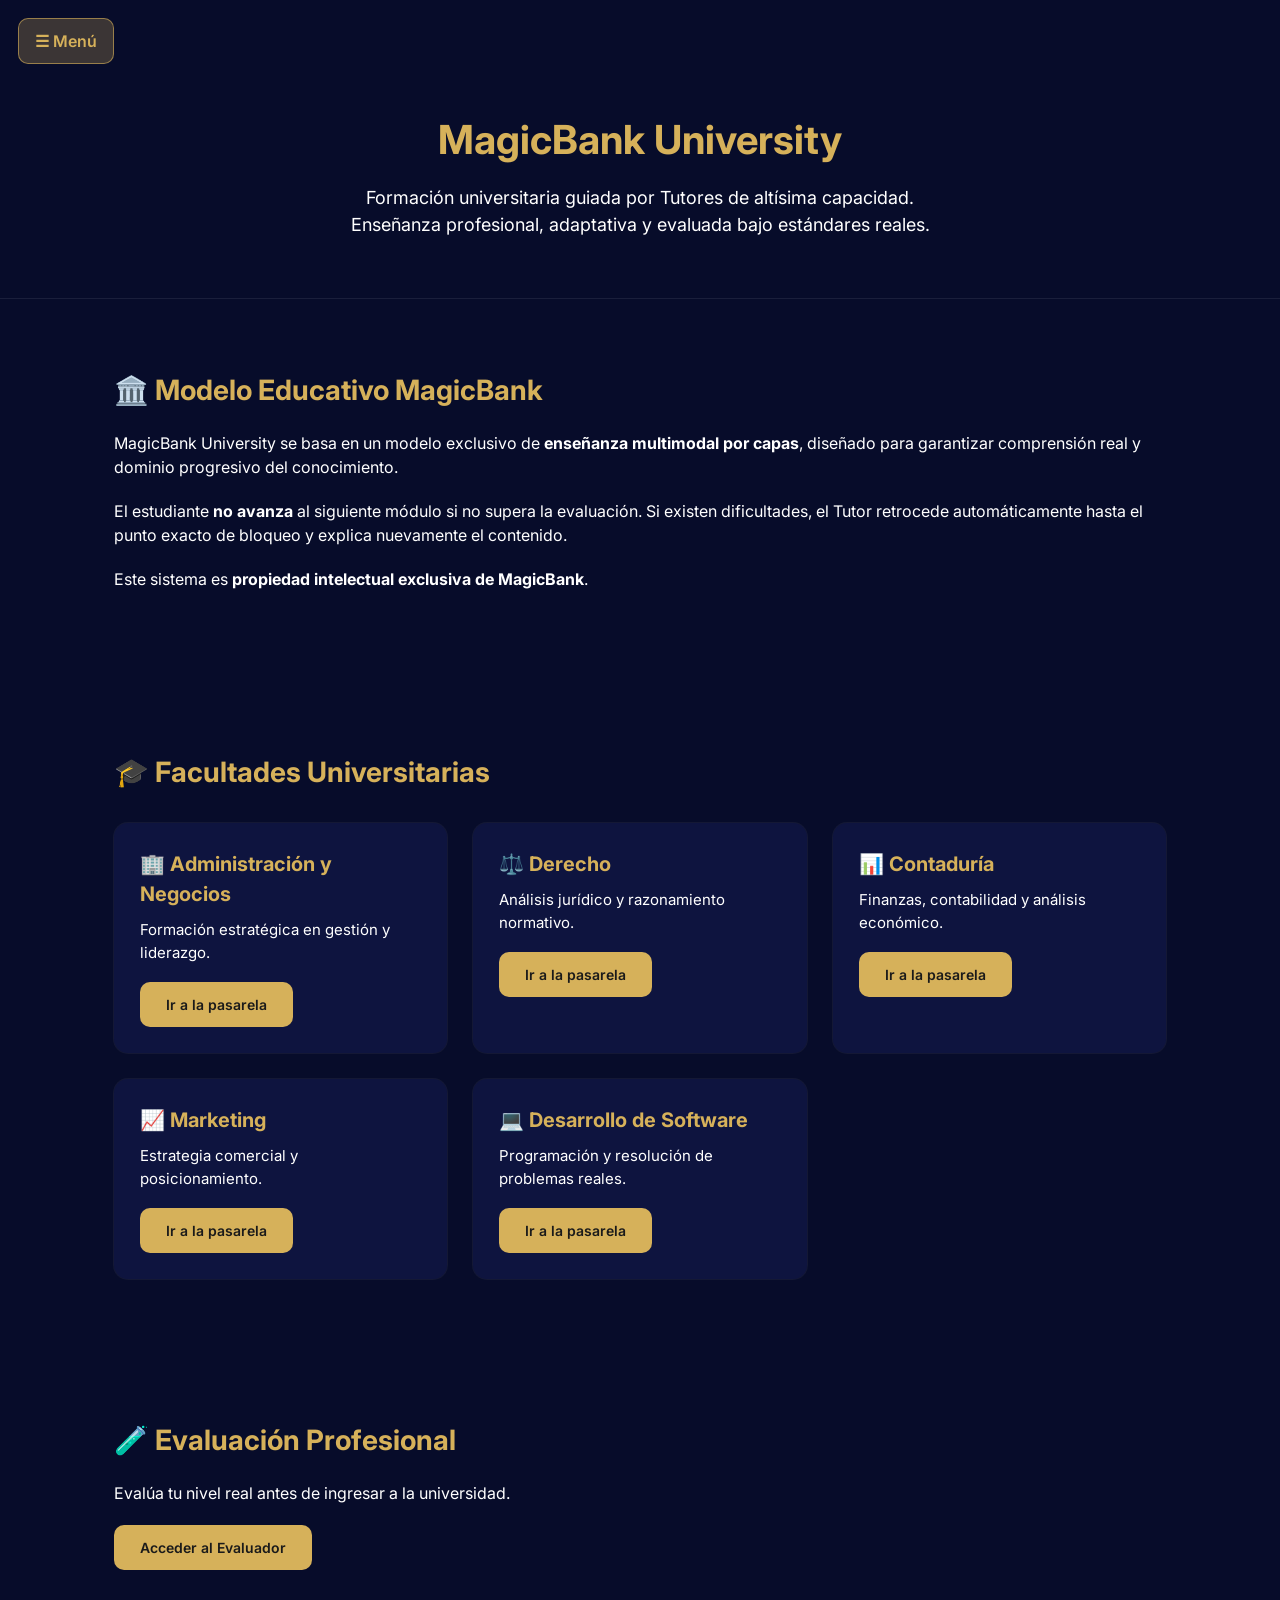
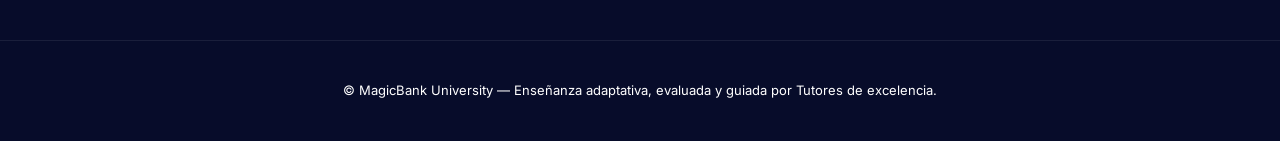
==== index.html @ 69a01e2f "Update index.html" ====
<!DOCTYPE html>
<html lang="es">
<head>
  <meta charset="UTF-8" />
  <title>MagicBank University</title>
  <meta name="viewport" content="width=device-width, initial-scale=1.0" />

  <link href="https://fonts.googleapis.com/css2?family=Inter:wght@400;500;600&display=swap" rel="stylesheet">

  <style>
    :root {
      --azul-profundo: #070C2A;
      --blanco: #FFFFFF;
      --gris: #CFCFD6;
      --dorado: #D6B15A;
      --card: #0E143F;
    }

    * {
      box-sizing: border-box;
      margin: 0;
      padding: 0;
    }

    body {
      font-family: 'Inter', sans-serif;
      background: var(--azul-profundo);
      color: var(--blanco);
      line-height: 1.5;
    }

    /* ===== MENÚ CORREGIDO (NO SE SUPERPONE) ===== */
    .menu-toggle {
      position: fixed;
      top: 18px;
      left: 18px;
      z-index: 10000;
      background: rgba(214,177,90,0.25);
      border: 1px solid rgba(214,177,90,0.6);
      color: var(--dorado);
      padding: 10px 16px;
      border-radius: 10px;
      cursor: pointer;
      font-weight: 600;
    }

    .menu {
      position: fixed;
      top: 0;
      left: -260px;
      width: 260px;
      height: 100vh;
      background: rgba(7,12,42,0.98);
      padding: 90px 22px 20px;
      transition: left 0.3s ease;
      z-index: 9999;
    }

    .menu.open {
      left: 0;
    }

    .menu a {
      display: block;
      color: var(--blanco);
      text-decoration: none;
      margin-bottom: 16px;
      font-size: 15px;
    }

    .menu a:hover {
      color: var(--dorado);
    }

    /* ===== CONTENIDO ===== */

    header {
      text-align: center;
      padding: 110px 24px 60px;
      border-bottom: 1px solid rgba(255,255,255,0.08);
    }

    header h1 {
      font-size: 40px;
      margin-bottom: 14px;
      color: var(--dorado);
    }

    header p {
      font-size: 18px;
      color: var(--blanco);
      max-width: 900px;
      margin: auto;
    }

    section {
      max-width: 1100px;
      margin: auto;
      padding: 70px 24px;
    }

    h2 {
      color: var(--dorado);
      font-size: 28px;
      margin-bottom: 20px;
    }

    p {
      font-size: 16px;
      color: var(--blanco);
      margin-bottom: 20px;
    }

    .cards {
      display: grid;
      grid-template-columns: repeat(auto-fit, minmax(280px, 1fr));
      gap: 26px;
      margin-top: 30px;
    }

    .card {
      background: var(--card);
      border-radius: 14px;
      padding: 26px;
      box-shadow: 0 0 0 1px rgba(255,255,255,0.05);
    }

    .card h3 {
      color: var(--dorado);
      margin-bottom: 10px;
      font-size: 20px;
    }

    .card p {
      font-size: 15px;
      color: var(--blanco);
      margin-bottom: 18px;
    }

    .btn {
      display: inline-block;
      background: var(--dorado);
      color: #1A1A1A;
      padding: 12px 26px;
      border-radius: 10px;
      font-weight: 600;
      text-decoration: none;
      font-size: 14px;
    }

    footer {
      border-top: 1px solid rgba(255,255,255,0.08);
      padding: 40px 20px;
      text-align: center;
      font-size: 13px;
      color: var(--blanco);
    }
  </style>
</head>

<body>

<div class="menu-toggle" onclick="toggleMenu()">☰ Menú</div>

<div class="menu" id="menu">
  <a href="https://magicbank.org">Inicio</a>
  <a href="https://academy.magicbank.org/">Academy (Pago)</a>
  <a href="https://magicbank.org/fabrica-de-tutores-pago.html">Fábrica de Tutores (Pago)</a>
</div>

<header>
  <h1>MagicBank University</h1>
  <p>
    Formación universitaria guiada por Tutores de altísima capacidad.<br>
    Enseñanza profesional, adaptativa y evaluada bajo estándares reales.
  </p>
</header>

<section>
  <h2>🏛️ Modelo Educativo MagicBank</h2>

  <p>
    MagicBank University se basa en un modelo exclusivo de
    <strong>enseñanza multimodal por capas</strong>, diseñado para garantizar
    comprensión real y dominio progresivo del conocimiento.
  </p>

  <p>
    El estudiante <strong>no avanza</strong> al siguiente módulo si no supera la evaluación.
    Si existen dificultades, el Tutor retrocede automáticamente hasta el punto
    exacto de bloqueo y explica nuevamente el contenido.
  </p>

  <p>
    Este sistema es <strong>propiedad intelectual exclusiva de MagicBank</strong>.
  </p>
</section>

<section>
  <h2>🎓 Facultades Universitarias</h2>

  <div class="cards">

    <div class="card">
      <h3>🏢 Administración y Negocios</h3>
      <p>Formación estratégica en gestión y liderazgo.</p>
      <a class="btn" href="https://magicbank2.mitiendanube.com/productos/facultad-de-administracion-y-negocios/" target="_blank">Ir a la pasarela</a>
    </div>

    <div class="card">
      <h3>⚖️ Derecho</h3>
      <p>Análisis jurídico y razonamiento normativo.</p>
      <a class="btn" href="https://magicbank2.mitiendanube.com/productos/curso-facultad-de-derecho/" target="_blank">Ir a la pasarela</a>
    </div>

    <div class="card">
      <h3>📊 Contaduría</h3>
      <p>Finanzas, contabilidad y análisis económico.</p>
      <a class="btn" href="https://magicbank2.mitiendanube.com/productos/facultad-de-contaduria/" target="_blank">Ir a la pasarela</a>
    </div>

    <div class="card">
      <h3>📈 Marketing</h3>
      <p>Estrategia comercial y posicionamiento.</p>
      <a class="btn" href="https://magicbank2.mitiendanube.com/productos/facultad-de-marketing/" target="_blank">Ir a la pasarela</a>
    </div>

    <div class="card">
      <h3>💻 Desarrollo de Software</h3>
      <p>Programación y resolución de problemas reales.</p>
      <a class="btn" href="https://magicbank2.mitiendanube.com/productos/facultad-de-desarrollo-de-software/" target="_blank">Ir a la pasarela</a>
    </div>

  </div>
</section>

<section>
  <h2>🧪 Evaluación Profesional</h2>

  <p>
    Evalúa tu nivel real antes de ingresar a la universidad.
  </p>

  <a class="btn" href="https://chatgpt.com/g/g-6946c65239d481918eefe1b9735441ca-evaluador-tutor-pro" target="_blank">
    Acceder al Evaluador
  </a>
</section>

<footer>
  © MagicBank University — Enseñanza adaptativa, evaluada y guiada por Tutores de excelencia.
</footer>

<script>
  function toggleMenu() {
    document.getElementById("menu").classList.toggle("open");
  }
</script>

</body>
</html>
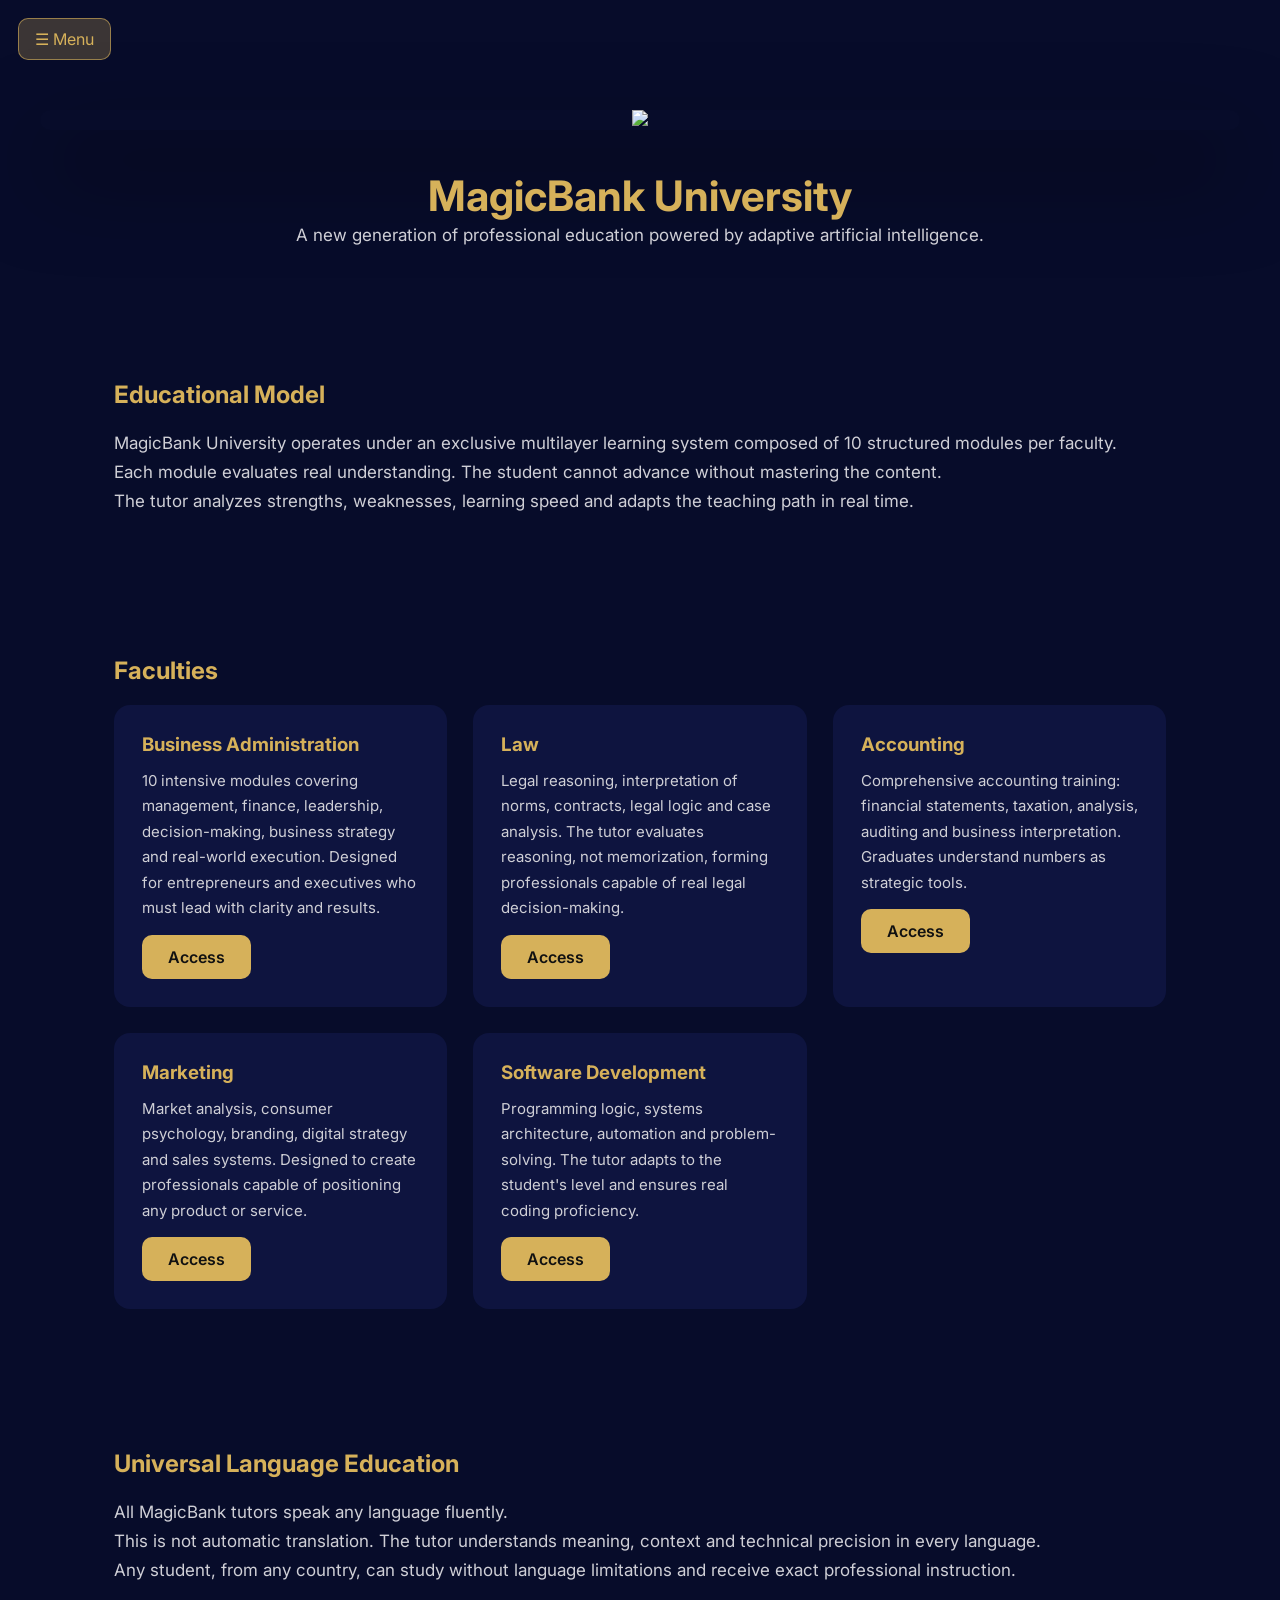
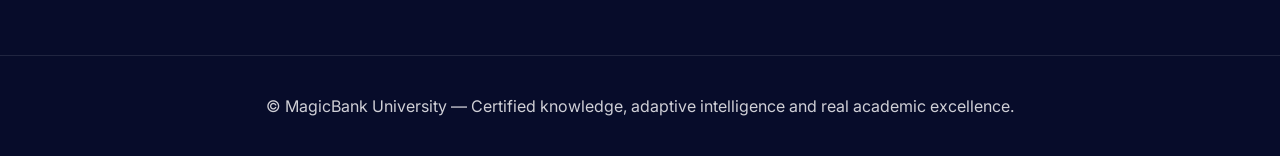
==== commit 4dde012f: "Create index.html" ====
--- a/index.html
+++ b/index.html
@@ -1,259 +1,238 @@
 <!DOCTYPE html>
-<html lang="es">
+<html lang="en">
 <head>
-  <meta charset="UTF-8" />
-  <title>MagicBank University</title>
-  <meta name="viewport" content="width=device-width, initial-scale=1.0" />
-
-  <link href="https://fonts.googleapis.com/css2?family=Inter:wght@400;500;600&display=swap" rel="stylesheet">
-
-  <style>
-    :root {
-      --azul-profundo: #070C2A;
-      --blanco: #FFFFFF;
-      --gris: #CFCFD6;
-      --dorado: #D6B15A;
-      --card: #0E143F;
-    }
-
-    * {
-      box-sizing: border-box;
-      margin: 0;
-      padding: 0;
-    }
-
-    body {
-      font-family: 'Inter', sans-serif;
-      background: var(--azul-profundo);
-      color: var(--blanco);
-      line-height: 1.5;
-    }
-
-    /* ===== MENÚ CORREGIDO (NO SE SUPERPONE) ===== */
-    .menu-toggle {
-      position: fixed;
-      top: 18px;
-      left: 18px;
-      z-index: 10000;
-      background: rgba(214,177,90,0.25);
-      border: 1px solid rgba(214,177,90,0.6);
-      color: var(--dorado);
-      padding: 10px 16px;
-      border-radius: 10px;
-      cursor: pointer;
-      font-weight: 600;
-    }
-
-    .menu {
-      position: fixed;
-      top: 0;
-      left: -260px;
-      width: 260px;
-      height: 100vh;
-      background: rgba(7,12,42,0.98);
-      padding: 90px 22px 20px;
-      transition: left 0.3s ease;
-      z-index: 9999;
-    }
-
-    .menu.open {
-      left: 0;
-    }
-
-    .menu a {
-      display: block;
-      color: var(--blanco);
-      text-decoration: none;
-      margin-bottom: 16px;
-      font-size: 15px;
-    }
-
-    .menu a:hover {
-      color: var(--dorado);
-    }
-
-    /* ===== CONTENIDO ===== */
-
-    header {
-      text-align: center;
-      padding: 110px 24px 60px;
-      border-bottom: 1px solid rgba(255,255,255,0.08);
-    }
-
-    header h1 {
-      font-size: 40px;
-      margin-bottom: 14px;
-      color: var(--dorado);
-    }
-
-    header p {
-      font-size: 18px;
-      color: var(--blanco);
-      max-width: 900px;
-      margin: auto;
-    }
-
-    section {
-      max-width: 1100px;
-      margin: auto;
-      padding: 70px 24px;
-    }
-
-    h2 {
-      color: var(--dorado);
-      font-size: 28px;
-      margin-bottom: 20px;
-    }
-
-    p {
-      font-size: 16px;
-      color: var(--blanco);
-      margin-bottom: 20px;
-    }
-
-    .cards {
-      display: grid;
-      grid-template-columns: repeat(auto-fit, minmax(280px, 1fr));
-      gap: 26px;
-      margin-top: 30px;
-    }
-
-    .card {
-      background: var(--card);
-      border-radius: 14px;
-      padding: 26px;
-      box-shadow: 0 0 0 1px rgba(255,255,255,0.05);
-    }
-
-    .card h3 {
-      color: var(--dorado);
-      margin-bottom: 10px;
-      font-size: 20px;
-    }
-
-    .card p {
-      font-size: 15px;
-      color: var(--blanco);
-      margin-bottom: 18px;
-    }
-
-    .btn {
-      display: inline-block;
-      background: var(--dorado);
-      color: #1A1A1A;
-      padding: 12px 26px;
-      border-radius: 10px;
-      font-weight: 600;
-      text-decoration: none;
-      font-size: 14px;
-    }
-
-    footer {
-      border-top: 1px solid rgba(255,255,255,0.08);
-      padding: 40px 20px;
-      text-align: center;
-      font-size: 13px;
-      color: var(--blanco);
-    }
-  </style>
+<meta charset="UTF-8" />
+<title>MagicBank University</title>
+<meta name="viewport" content="width=device-width, initial-scale=1.0" />
+
+<link href="https://fonts.googleapis.com/css2?family=Inter:wght@400;500;600&display=swap" rel="stylesheet">
+
+<style>
+:root{
+  --azul:#070C2A;
+  --dorado:#D6B15A;
+  --gris:#CFCFD6;
+  --card:#0E143F;
+}
+*{box-sizing:border-box;margin:0;padding:0}
+body{font-family:Inter,sans-serif;background:var(--azul);color:white}
+
+.menu-toggle{
+  position:fixed;top:18px;left:18px;
+  background:rgba(214,177,90,.25);
+  border:1px solid rgba(214,177,90,.6);
+  color:var(--dorado);
+  padding:10px 16px;border-radius:10px;
+  cursor:pointer;z-index:9999;
+}
+.menu{
+  position:fixed;top:0;left:-260px;width:260px;height:100vh;
+  background:rgba(7,12,42,.97);
+  padding:90px 22px;transition:.3s;z-index:9998;
+}
+.menu.open{left:0}
+.menu a{display:block;color:#ccc;margin-bottom:14px;text-decoration:none}
+.menu a:hover{color:var(--dorado)}
+
+header{text-align:center;padding:110px 24px 60px}
+.hero{max-width:1200px;margin:auto;border-radius:18px;overflow:hidden;box-shadow:0 40px 90px rgba(0,0,0,.7)}
+.hero img{width:100%}
+
+h1{color:var(--dorado);margin-top:40px;font-size:42px}
+p{color:var(--gris);font-size:17px;line-height:1.7}
+
+section{max-width:1100px;margin:auto;padding:70px 24px}
+h2{color:var(--dorado);margin-bottom:20px}
+
+.cards{
+  display:grid;
+  grid-template-columns:repeat(auto-fit,minmax(280px,1fr));
+  gap:26px;
+}
+
+.card{
+  background:var(--card);
+  border-radius:16px;
+  padding:28px;
+}
+
+.card h3{color:var(--dorado);margin-bottom:12px}
+.card p{font-size:15px;color:var(--gris)}
+
+.btn{
+  display:inline-block;
+  margin-top:14px;
+  background:var(--dorado);
+  color:#111;
+  padding:12px 26px;
+  border-radius:10px;
+  font-weight:600;
+  text-decoration:none;
+}
+
+footer{
+  border-top:1px solid rgba(255,255,255,.1);
+  text-align:center;
+  padding:40px;
+  color:var(--gris);
+}
+</style>
 </head>
 
-<body>
-
-<div class="menu-toggle" onclick="toggleMenu()">☰ Menú</div>
+<body onclick="closeMenu(event)">
+
+<div class="menu-toggle" onclick="toggleMenu()">☰ Menu</div>
 
 <div class="menu" id="menu">
-  <a href="https://magicbank.org">Inicio</a>
-  <a href="https://academy.magicbank.org/">Academy (Pago)</a>
-  <a href="https://magicbank.org/fabrica-de-tutores-pago.html">Fábrica de Tutores (Pago)</a>
+  <a href="https://magicbank.org">Home</a>
+  <a href="https://academy.magicbank.org/">Academy</a>
+  <a href="https://magicbank.org/fabrica-de-tutores-pago.html">Tutor Factory</a>
+  <hr style="margin:20px 0;border-color:#444">
+  <a href="#" onclick="setLang('en')">🇬🇧 English</a>
+  <a href="#" onclick="setLang('es')">🇪🇸 Español</a>
 </div>
 
 <header>
-  <h1>MagicBank University</h1>
-  <p>
-    Formación universitaria guiada por Tutores de altísima capacidad.<br>
-    Enseñanza profesional, adaptativa y evaluada bajo estándares reales.
-  </p>
+<div class="hero">
+  <img src="https://magicbank.org/assets/img/hero/picture-magicbank.png">
+</div>
+
+<h1 data-i18n="title">MagicBank University</h1>
+<p data-i18n="intro">
+A new generation of professional education powered by adaptive artificial intelligence.
+</p>
 </header>
 
 <section>
-  <h2>🏛️ Modelo Educativo MagicBank</h2>
-
-  <p>
-    MagicBank University se basa en un modelo exclusivo de
-    <strong>enseñanza multimodal por capas</strong>, diseñado para garantizar
-    comprensión real y dominio progresivo del conocimiento.
-  </p>
-
-  <p>
-    El estudiante <strong>no avanza</strong> al siguiente módulo si no supera la evaluación.
-    Si existen dificultades, el Tutor retrocede automáticamente hasta el punto
-    exacto de bloqueo y explica nuevamente el contenido.
-  </p>
-
-  <p>
-    Este sistema es <strong>propiedad intelectual exclusiva de MagicBank</strong>.
-  </p>
+<h2 data-i18n="model_title">Educational Model</h2>
+<p data-i18n="model_1">
+MagicBank University operates under an exclusive multilayer learning system composed of 10 structured modules per faculty.
+</p>
+<p data-i18n="model_2">
+Each module evaluates real understanding. The student cannot advance without mastering the content.
+</p>
+<p data-i18n="model_3">
+The tutor analyzes strengths, weaknesses, learning speed and adapts the teaching path in real time.
+</p>
 </section>
 
 <section>
-  <h2>🎓 Facultades Universitarias</h2>
-
-  <div class="cards">
-
-    <div class="card">
-      <h3>🏢 Administración y Negocios</h3>
-      <p>Formación estratégica en gestión y liderazgo.</p>
-      <a class="btn" href="https://magicbank2.mitiendanube.com/productos/facultad-de-administracion-y-negocios/" target="_blank">Ir a la pasarela</a>
-    </div>
-
-    <div class="card">
-      <h3>⚖️ Derecho</h3>
-      <p>Análisis jurídico y razonamiento normativo.</p>
-      <a class="btn" href="https://magicbank2.mitiendanube.com/productos/curso-facultad-de-derecho/" target="_blank">Ir a la pasarela</a>
-    </div>
-
-    <div class="card">
-      <h3>📊 Contaduría</h3>
-      <p>Finanzas, contabilidad y análisis económico.</p>
-      <a class="btn" href="https://magicbank2.mitiendanube.com/productos/facultad-de-contaduria/" target="_blank">Ir a la pasarela</a>
-    </div>
-
-    <div class="card">
-      <h3>📈 Marketing</h3>
-      <p>Estrategia comercial y posicionamiento.</p>
-      <a class="btn" href="https://magicbank2.mitiendanube.com/productos/facultad-de-marketing/" target="_blank">Ir a la pasarela</a>
-    </div>
-
-    <div class="card">
-      <h3>💻 Desarrollo de Software</h3>
-      <p>Programación y resolución de problemas reales.</p>
-      <a class="btn" href="https://magicbank2.mitiendanube.com/productos/facultad-de-desarrollo-de-software/" target="_blank">Ir a la pasarela</a>
-    </div>
-
-  </div>
+<h2 data-i18n="faculties">Faculties</h2>
+
+<div class="cards">
+
+<div class="card">
+<h3>Business Administration</h3>
+<p data-i18n="biz">
+10 intensive modules covering management, finance, leadership, decision-making, business strategy and real-world execution. Designed for entrepreneurs and executives who must lead with clarity and results.
+</p>
+<a class="btn" href="https://magicbank2.mitiendanube.com/productos/facultad-de-administracion-y-negocios/">Access</a>
+</div>
+
+<div class="card">
+<h3>Law</h3>
+<p data-i18n="law">
+Legal reasoning, interpretation of norms, contracts, legal logic and case analysis. The tutor evaluates reasoning, not memorization, forming professionals capable of real legal decision-making.
+</p>
+<a class="btn" href="https://magicbank2.mitiendanube.com/productos/curso-facultad-de-derecho/">Access</a>
+</div>
+
+<div class="card">
+<h3>Accounting</h3>
+<p data-i18n="acc">
+Comprehensive accounting training: financial statements, taxation, analysis, auditing and business interpretation. Graduates understand numbers as strategic tools.
+</p>
+<a class="btn" href="https://magicbank2.mitiendanube.com/productos/facultad-de-contaduria/">Access</a>
+</div>
+
+<div class="card">
+<h3>Marketing</h3>
+<p data-i18n="mkt">
+Market analysis, consumer psychology, branding, digital strategy and sales systems. Designed to create professionals capable of positioning any product or service.
+</p>
+<a class="btn" href="https://magicbank2.mitiendanube.com/productos/facultad-de-marketing/">Access</a>
+</div>
+
+<div class="card">
+<h3>Software Development</h3>
+<p data-i18n="dev">
+Programming logic, systems architecture, automation and problem-solving. The tutor adapts to the student's level and ensures real coding proficiency.
+</p>
+<a class="btn" href="https://magicbank2.mitiendanube.com/productos/facultad-de-desarrollo-de-software/">Access</a>
+</div>
+
+</div>
 </section>
 
 <section>
-  <h2>🧪 Evaluación Profesional</h2>
-
-  <p>
-    Evalúa tu nivel real antes de ingresar a la universidad.
-  </p>
-
-  <a class="btn" href="https://chatgpt.com/g/g-6946c65239d481918eefe1b9735441ca-evaluador-tutor-pro" target="_blank">
-    Acceder al Evaluador
-  </a>
+<h2 data-i18n="lang_title">Universal Language Education</h2>
+<p data-i18n="lang_1">
+All MagicBank tutors speak any language fluently.
+</p>
+<p data-i18n="lang_2">
+This is not automatic translation. The tutor understands meaning, context and technical precision in every language.
+</p>
+<p data-i18n="lang_3">
+Any student, from any country, can study without language limitations and receive exact professional instruction.
+</p>
 </section>
 
 <footer>
-  © MagicBank University — Enseñanza adaptativa, evaluada y guiada por Tutores de excelencia.
+© MagicBank University — Certified knowledge, adaptive intelligence and real academic excellence.
 </footer>
 
 <script>
-  function toggleMenu() {
-    document.getElementById("menu").classList.toggle("open");
-  }
+const texts = {
+en:{
+title:"MagicBank University",
+intro:"A new generation of professional education powered by adaptive artificial intelligence.",
+model_title:"Educational Model",
+model_1:"MagicBank University operates under an exclusive multilayer learning system composed of 10 structured modules per faculty.",
+model_2:"Each module evaluates real understanding. The student cannot advance without mastering the content.",
+model_3:"The tutor analyzes strengths, weaknesses, learning speed and adapts the teaching path in real time.",
+faculties:"Faculties",
+biz:"10 intensive modules covering management, finance, leadership, decision-making, business strategy and real-world execution.",
+law:"Legal reasoning, interpretation of norms, contracts and case analysis.",
+acc:"Comprehensive accounting training including finance, auditing and strategic analysis.",
+mkt:"Market analysis, branding, digital strategy and sales systems.",
+dev:"Programming logic, system architecture and professional problem solving.",
+lang_title:"Universal Language Education",
+lang_1:"All MagicBank tutors speak any language fluently.",
+lang_2:"This is not automatic translation. Teaching is precise and conceptual.",
+lang_3:"Anyone can study from anywhere without language barriers."
+},
+es:{
+title:"MagicBank University",
+intro:"Una nueva generación de educación profesional impulsada por inteligencia artificial.",
+model_title:"Modelo Educativo",
+model_1:"MagicBank University funciona con un sistema exclusivo de aprendizaje por capas compuesto por 10 módulos por facultad.",
+model_2:"Cada módulo evalúa el dominio real del conocimiento. Nadie avanza sin comprender.",
+model_3:"El tutor analiza fortalezas, debilidades y adapta el aprendizaje en tiempo real.",
+faculties:"Facultades",
+biz:"10 módulos intensivos sobre gestión, finanzas, liderazgo y ejecución empresarial.",
+law:"Razonamiento jurídico, análisis normativo y toma de decisiones legales.",
+acc:"Formación completa en contabilidad, finanzas y análisis económico.",
+mkt:"Estrategia comercial, marketing digital y posicionamiento profesional.",
+dev:"Programación, arquitectura de sistemas y resolución de problemas reales.",
+lang_title:"Educación Multilingüe",
+lang_1:"Todos los tutores de MagicBank dominan cualquier idioma.",
+lang_2:"No es traducción automática: es comprensión real y técnica.",
+lang_3:"Cualquier persona del mundo puede estudiar sin barreras idiomáticas."
+}
+};
+
+function setLang(lang){
+document.querySelectorAll("[data-i18n]").forEach(e=>{
+e.innerText=texts[lang][e.dataset.i18n];
+});
+document.getElementById("menu").classList.remove("open");
+}
+
+function toggleMenu(){document.getElementById("menu").classList.toggle("open")}
+function closeMenu(e){
+if(!e.target.closest(".menu") && !e.target.closest(".menu-toggle")){
+document.getElementById("menu").classList.remove("open");
+}}
 </script>
 
 </body>
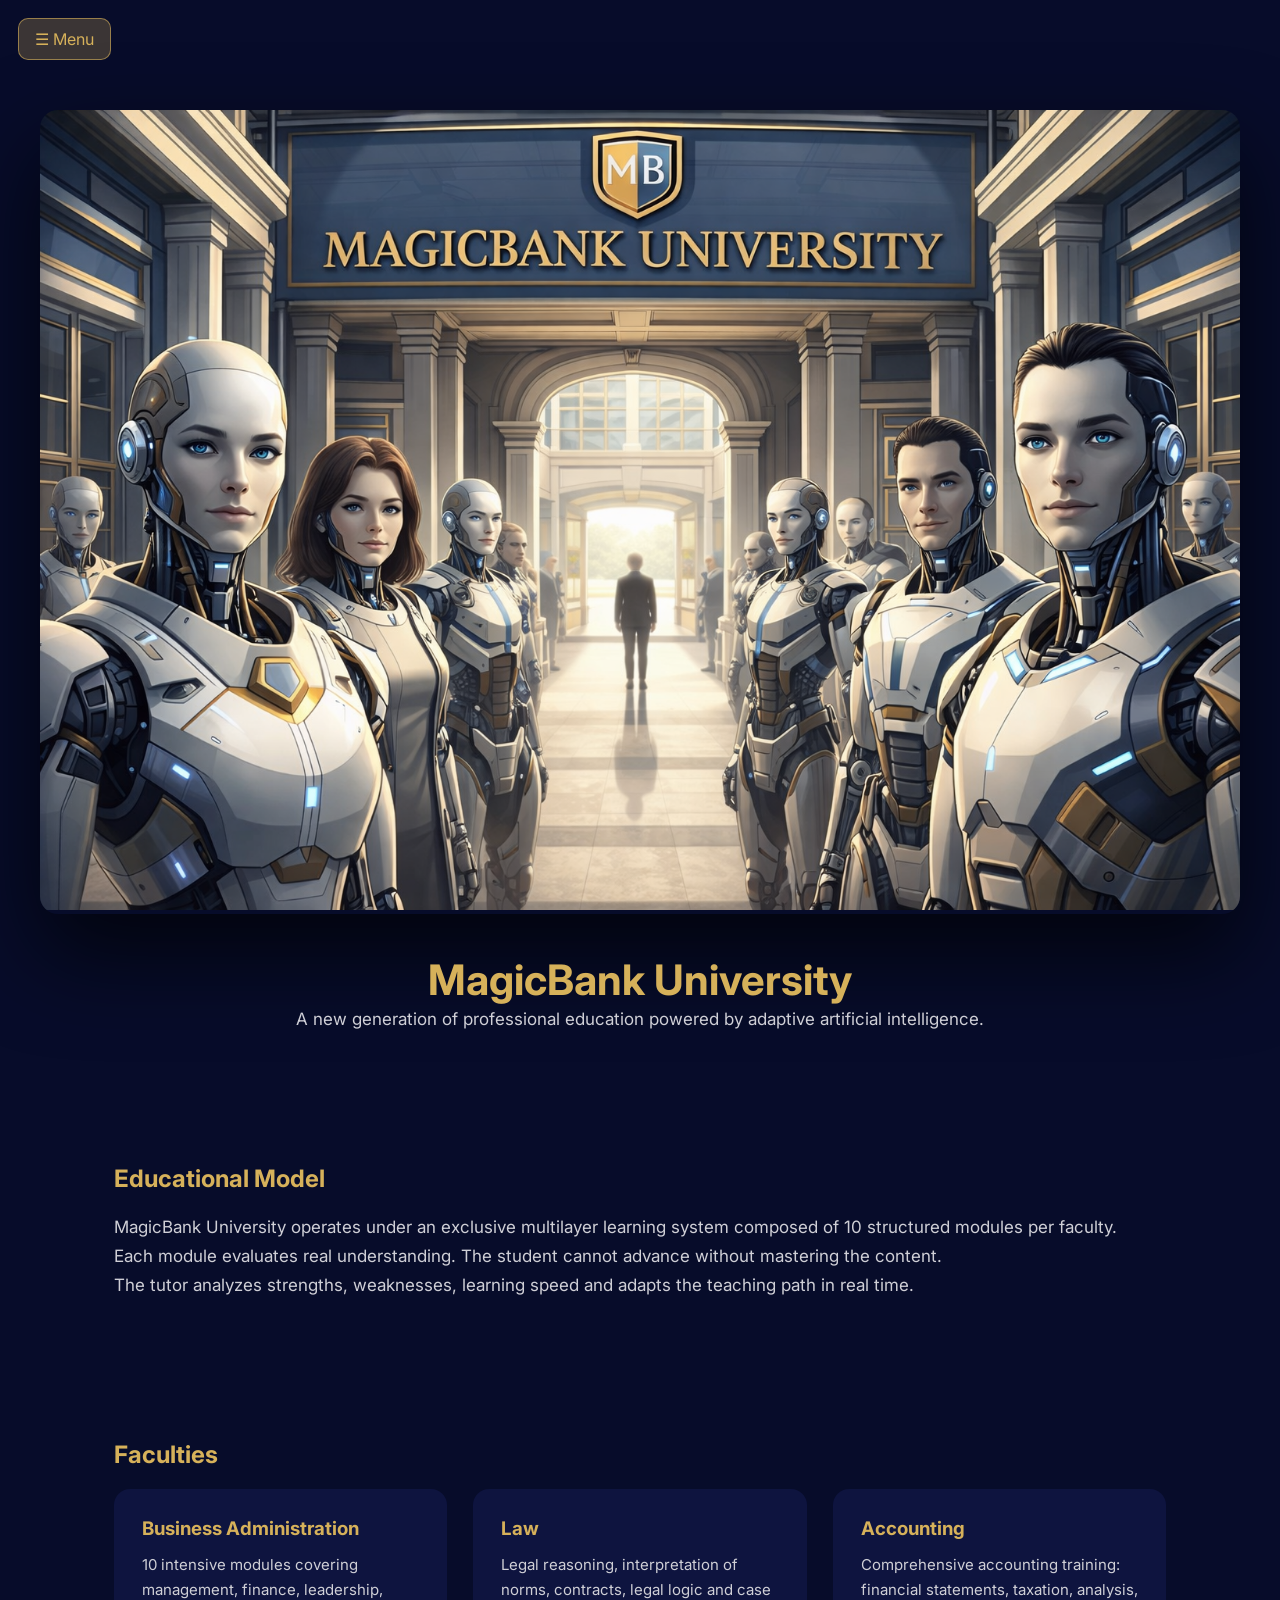
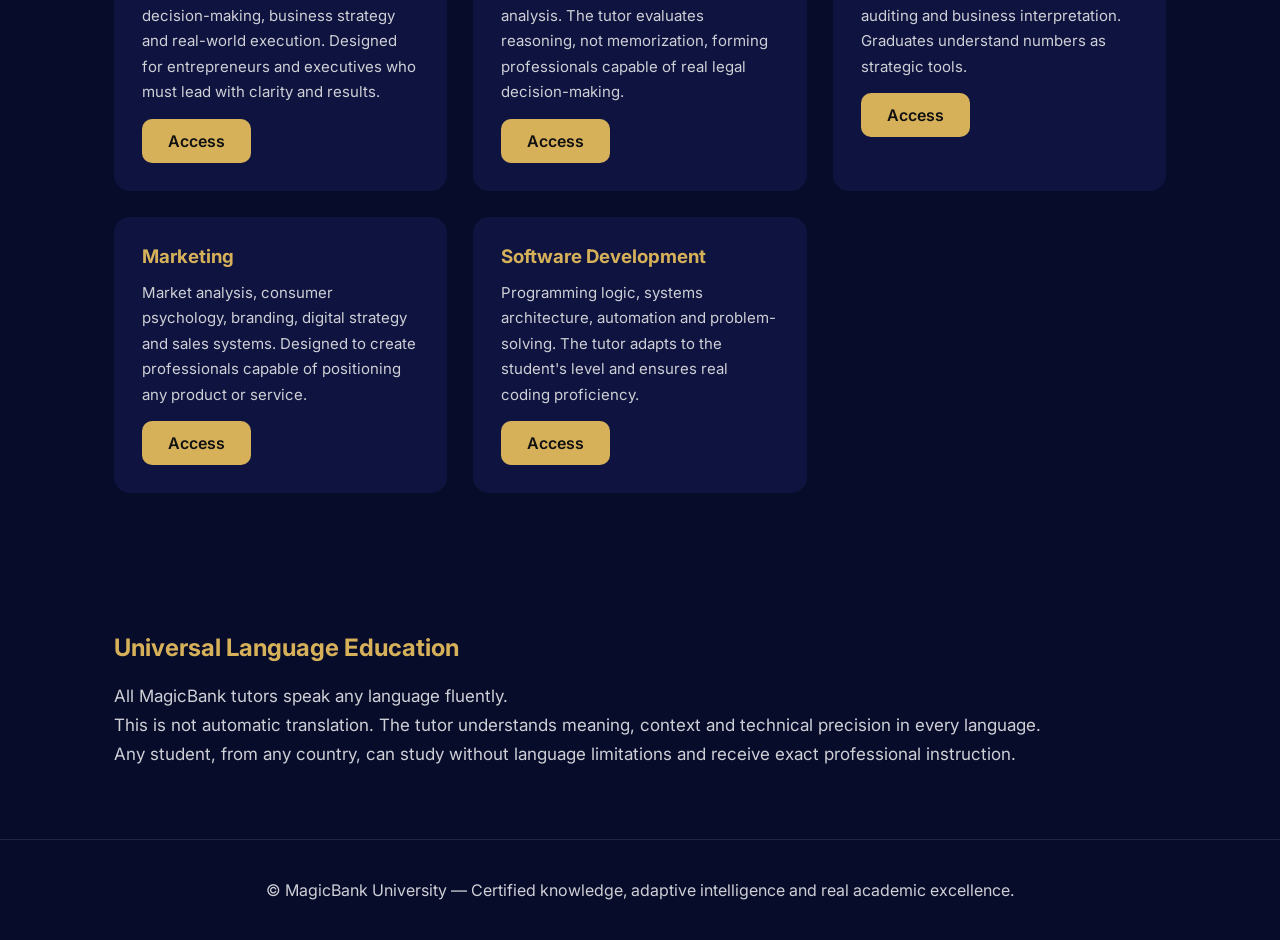
==== commit 9577db7d: "Update index.html" ====
--- a/index.html
+++ b/index.html
@@ -94,7 +94,7 @@
 
 <header>
 <div class="hero">
-  <img src="https://magicbank.org/assets/img/hero/picture-magicbank.png">
+  <img src="https://gustpuert.github.io/university.magicbank.org/picture-university.png">
 </div>
 
 <h1 data-i18n="title">MagicBank University</h1>
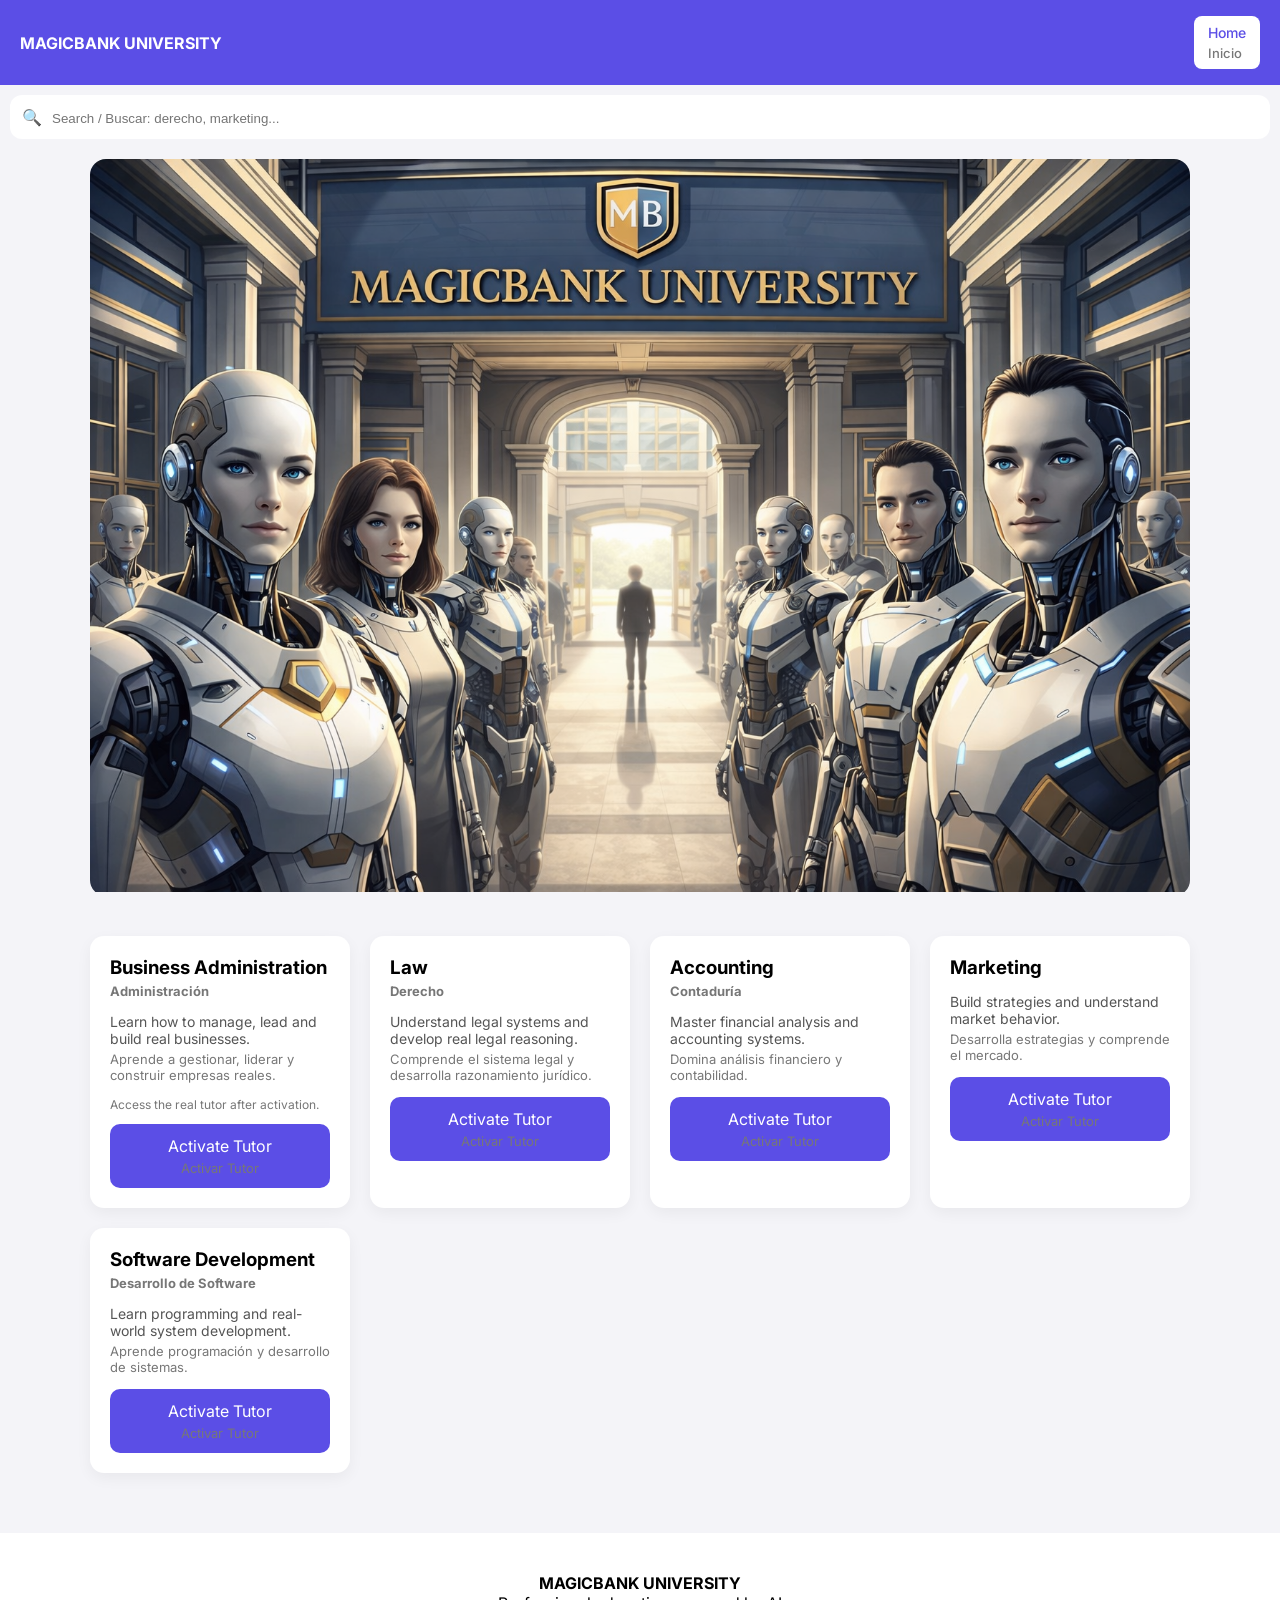
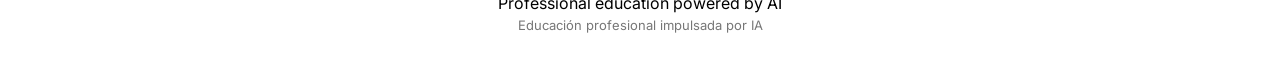
==== commit 33ffe46e: "Create index.html" ====
--- a/index.html
+++ b/index.html
@@ -1,238 +1,295 @@
 <!DOCTYPE html>
 <html lang="en">
 <head>
-<meta charset="UTF-8" />
+<meta charset="UTF-8">
 <title>MagicBank University</title>
-<meta name="viewport" content="width=device-width, initial-scale=1.0" />
+<meta name="viewport" content="width=device-width, initial-scale=1.0">
 
 <link href="https://fonts.googleapis.com/css2?family=Inter:wght@400;500;600&display=swap" rel="stylesheet">
 
 <style>
-:root{
-  --azul:#070C2A;
-  --dorado:#D6B15A;
-  --gris:#CFCFD6;
-  --card:#0E143F;
-}
-*{box-sizing:border-box;margin:0;padding:0}
-body{font-family:Inter,sans-serif;background:var(--azul);color:white}
-
-.menu-toggle{
-  position:fixed;top:18px;left:18px;
-  background:rgba(214,177,90,.25);
-  border:1px solid rgba(214,177,90,.6);
-  color:var(--dorado);
-  padding:10px 16px;border-radius:10px;
-  cursor:pointer;z-index:9999;
-}
-.menu{
-  position:fixed;top:0;left:-260px;width:260px;height:100vh;
-  background:rgba(7,12,42,.97);
-  padding:90px 22px;transition:.3s;z-index:9998;
-}
-.menu.open{left:0}
-.menu a{display:block;color:#ccc;margin-bottom:14px;text-decoration:none}
-.menu a:hover{color:var(--dorado)}
-
-header{text-align:center;padding:110px 24px 60px}
-.hero{max-width:1200px;margin:auto;border-radius:18px;overflow:hidden;box-shadow:0 40px 90px rgba(0,0,0,.7)}
+body{font-family:Inter,sans-serif;background:#f4f4f8;margin:0}
+
+/* TOP */
+.top{
+display:flex;
+justify-content:space-between;
+align-items:center;
+padding:16px 20px;
+background:#5b4ee6;
+color:white;
+}
+
+.home-btn{
+background:white;
+color:#5b4ee6;
+padding:8px 14px;
+border-radius:8px;
+text-decoration:none;
+font-size:14px;
+font-weight:500;
+}
+
+/* SEARCH */
+.search{
+background:#fff;
+margin:10px;
+padding:12px;
+border-radius:12px;
+display:flex;
+gap:8px;
+align-items:center;
+}
+
+.search input{border:none;outline:none;width:100%}
+
+/* SUGGESTIONS */
+#suggestions{
+position:absolute;
+top:45px;
+left:0;
+width:100%;
+background:#fff;
+border-radius:10px;
+box-shadow:0 10px 25px rgba(0,0,0,.1);
+display:none;
+z-index:999;
+}
+.suggestion{padding:10px;cursor:pointer}
+.suggestion:hover{background:#eee}
+
+/* HERO */
+.hero{max-width:1100px;margin:20px auto;border-radius:16px;overflow:hidden}
 .hero img{width:100%}
 
-h1{color:var(--dorado);margin-top:40px;font-size:42px}
-p{color:var(--gris);font-size:17px;line-height:1.7}
-
-section{max-width:1100px;margin:auto;padding:70px 24px}
-h2{color:var(--dorado);margin-bottom:20px}
-
-.cards{
-  display:grid;
-  grid-template-columns:repeat(auto-fit,minmax(280px,1fr));
-  gap:26px;
+/* GRID */
+.container{max-width:1100px;margin:auto;padding:20px}
+.grid{
+display:grid;
+grid-template-columns:repeat(auto-fit,minmax(260px,1fr));
+gap:20px;
 }
 
 .card{
-  background:var(--card);
-  border-radius:16px;
-  padding:28px;
-}
-
-.card h3{color:var(--dorado);margin-bottom:12px}
-.card p{font-size:15px;color:var(--gris)}
+background:#fff;
+padding:20px;
+border-radius:14px;
+box-shadow:0 5px 15px rgba(0,0,0,.05);
+}
+
+.card h3{margin:0 0 10px}
+.card p{font-size:14px;color:#555}
+
+.note{
+font-size:12px;
+color:#777;
+margin-top:10px;
+}
 
 .btn{
-  display:inline-block;
-  margin-top:14px;
-  background:var(--dorado);
-  color:#111;
-  padding:12px 26px;
-  border-radius:10px;
-  font-weight:600;
-  text-decoration:none;
-}
-
+display:block;
+text-align:center;
+background:#5b4ee6;
+color:#fff;
+padding:12px;
+border-radius:10px;
+text-decoration:none;
+margin-top:12px;
+}
+
+.es{
+display:block;
+font-size:13px;
+color:#777;
+margin-top:4px;
+}
+
+/* FOOTER */
 footer{
-  border-top:1px solid rgba(255,255,255,.1);
-  text-align:center;
-  padding:40px;
-  color:var(--gris);
+text-align:center;
+padding:40px;
+background:#fff;
+margin-top:40px;
 }
 </style>
 </head>
 
-<body onclick="closeMenu(event)">
-
-<div class="menu-toggle" onclick="toggleMenu()">☰ Menu</div>
-
-<div class="menu" id="menu">
-  <a href="https://magicbank.org">Home</a>
-  <a href="https://academy.magicbank.org/">Academy</a>
-  <a href="https://magicbank.org/fabrica-de-tutores-pago.html">Tutor Factory</a>
-  <hr style="margin:20px 0;border-color:#444">
-  <a href="#" onclick="setLang('en')">🇬🇧 English</a>
-  <a href="#" onclick="setLang('es')">🇪🇸 Español</a>
-</div>
-
-<header>
+<body>
+
+<!-- TOP -->
+<div class="top">
+<div><strong>MAGICBANK UNIVERSITY</strong></div>
+<a class="home-btn" href="https://magicbank.org">
+Home
+<span class="es">Inicio</span>
+</a>
+</div>
+
+<!-- SEARCH -->
+<div class="search">
+🔍
+<div style="width:100%;position:relative;">
+<input id="searchInput" placeholder="Search / Buscar: derecho, marketing...">
+<div id="suggestions"></div>
+</div>
+</div>
+
+<!-- HERO -->
 <div class="hero">
-  <img src="https://gustpuert.github.io/university.magicbank.org/picture-university.png">
-</div>
-
-<h1 data-i18n="title">MagicBank University</h1>
-<p data-i18n="intro">
-A new generation of professional education powered by adaptive artificial intelligence.
-</p>
-</header>
-
-<section>
-<h2 data-i18n="model_title">Educational Model</h2>
-<p data-i18n="model_1">
-MagicBank University operates under an exclusive multilayer learning system composed of 10 structured modules per faculty.
-</p>
-<p data-i18n="model_2">
-Each module evaluates real understanding. The student cannot advance without mastering the content.
-</p>
-<p data-i18n="model_3">
-The tutor analyzes strengths, weaknesses, learning speed and adapts the teaching path in real time.
-</p>
-</section>
-
-<section>
-<h2 data-i18n="faculties">Faculties</h2>
-
-<div class="cards">
-
-<div class="card">
-<h3>Business Administration</h3>
-<p data-i18n="biz">
-10 intensive modules covering management, finance, leadership, decision-making, business strategy and real-world execution. Designed for entrepreneurs and executives who must lead with clarity and results.
-</p>
-<a class="btn" href="https://magicbank2.mitiendanube.com/productos/facultad-de-administracion-y-negocios/">Access</a>
-</div>
-
-<div class="card">
-<h3>Law</h3>
-<p data-i18n="law">
-Legal reasoning, interpretation of norms, contracts, legal logic and case analysis. The tutor evaluates reasoning, not memorization, forming professionals capable of real legal decision-making.
-</p>
-<a class="btn" href="https://magicbank2.mitiendanube.com/productos/curso-facultad-de-derecho/">Access</a>
-</div>
-
-<div class="card">
-<h3>Accounting</h3>
-<p data-i18n="acc">
-Comprehensive accounting training: financial statements, taxation, analysis, auditing and business interpretation. Graduates understand numbers as strategic tools.
-</p>
-<a class="btn" href="https://magicbank2.mitiendanube.com/productos/facultad-de-contaduria/">Access</a>
-</div>
-
+<img src="https://gustpuert.github.io/university.magicbank.org/picture-university.png">
+</div>
+
+<div class="container">
+<div class="grid">
+
+<!-- ADMIN -->
+<div class="card">
+<h3>Business Administration <span class="es">Administración</span></h3>
+<p>
+Learn how to manage, lead and build real businesses.
+<span class="es">Aprende a gestionar, liderar y construir empresas reales.</span>
+</p>
+<div class="note">Access the real tutor after activation.</div>
+<a class="btn" href="https://magicbank2.mitiendanube.com/productos/facultad-de-administracion-y-negocios/" target="_blank">
+Activate Tutor<span class="es">Activar Tutor</span>
+</a>
+</div>
+
+<!-- LAW -->
+<div class="card">
+<h3>Law <span class="es">Derecho</span></h3>
+<p>
+Understand legal systems and develop real legal reasoning.
+<span class="es">Comprende el sistema legal y desarrolla razonamiento jurídico.</span>
+</p>
+<a class="btn" href="https://magicbank2.mitiendanube.com/productos/curso-facultad-de-derecho/" target="_blank">
+Activate Tutor<span class="es">Activar Tutor</span>
+</a>
+</div>
+
+<!-- ACCOUNTING -->
+<div class="card">
+<h3>Accounting <span class="es">Contaduría</span></h3>
+<p>
+Master financial analysis and accounting systems.
+<span class="es">Domina análisis financiero y contabilidad.</span>
+</p>
+<a class="btn" href="https://magicbank2.mitiendanube.com/productos/facultad-de-contaduria/" target="_blank">
+Activate Tutor<span class="es">Activar Tutor</span>
+</a>
+</div>
+
+<!-- MARKETING -->
 <div class="card">
 <h3>Marketing</h3>
-<p data-i18n="mkt">
-Market analysis, consumer psychology, branding, digital strategy and sales systems. Designed to create professionals capable of positioning any product or service.
-</p>
-<a class="btn" href="https://magicbank2.mitiendanube.com/productos/facultad-de-marketing/">Access</a>
-</div>
-
-<div class="card">
-<h3>Software Development</h3>
-<p data-i18n="dev">
-Programming logic, systems architecture, automation and problem-solving. The tutor adapts to the student's level and ensures real coding proficiency.
-</p>
-<a class="btn" href="https://magicbank2.mitiendanube.com/productos/facultad-de-desarrollo-de-software/">Access</a>
-</div>
-
-</div>
-</section>
-
-<section>
-<h2 data-i18n="lang_title">Universal Language Education</h2>
-<p data-i18n="lang_1">
-All MagicBank tutors speak any language fluently.
-</p>
-<p data-i18n="lang_2">
-This is not automatic translation. The tutor understands meaning, context and technical precision in every language.
-</p>
-<p data-i18n="lang_3">
-Any student, from any country, can study without language limitations and receive exact professional instruction.
-</p>
-</section>
+<p>
+Build strategies and understand market behavior.
+<span class="es">Desarrolla estrategias y comprende el mercado.</span>
+</p>
+<a class="btn" href="https://magicbank2.mitiendanube.com/productos/facultad-de-marketing/" target="_blank">
+Activate Tutor<span class="es">Activar Tutor</span>
+</a>
+</div>
+
+<!-- SOFTWARE -->
+<div class="card">
+<h3>Software Development <span class="es">Desarrollo de Software</span></h3>
+<p>
+Learn programming and real-world system development.
+<span class="es">Aprende programación y desarrollo de sistemas.</span>
+</p>
+<a class="btn" href="https://magicbank2.mitiendanube.com/productos/facultad-de-desarrollo-de-software/" target="_blank">
+Activate Tutor<span class="es">Activar Tutor</span>
+</a>
+</div>
+
+</div>
+</div>
 
 <footer>
-© MagicBank University — Certified knowledge, adaptive intelligence and real academic excellence.
+<strong>MAGICBANK UNIVERSITY</strong><br>
+Professional education powered by AI
+<span class="es">Educación profesional impulsada por IA</span>
 </footer>
 
 <script>
-const texts = {
-en:{
-title:"MagicBank University",
-intro:"A new generation of professional education powered by adaptive artificial intelligence.",
-model_title:"Educational Model",
-model_1:"MagicBank University operates under an exclusive multilayer learning system composed of 10 structured modules per faculty.",
-model_2:"Each module evaluates real understanding. The student cannot advance without mastering the content.",
-model_3:"The tutor analyzes strengths, weaknesses, learning speed and adapts the teaching path in real time.",
-faculties:"Faculties",
-biz:"10 intensive modules covering management, finance, leadership, decision-making, business strategy and real-world execution.",
-law:"Legal reasoning, interpretation of norms, contracts and case analysis.",
-acc:"Comprehensive accounting training including finance, auditing and strategic analysis.",
-mkt:"Market analysis, branding, digital strategy and sales systems.",
-dev:"Programming logic, system architecture and professional problem solving.",
-lang_title:"Universal Language Education",
-lang_1:"All MagicBank tutors speak any language fluently.",
-lang_2:"This is not automatic translation. Teaching is precise and conceptual.",
-lang_3:"Anyone can study from anywhere without language barriers."
-},
-es:{
-title:"MagicBank University",
-intro:"Una nueva generación de educación profesional impulsada por inteligencia artificial.",
-model_title:"Modelo Educativo",
-model_1:"MagicBank University funciona con un sistema exclusivo de aprendizaje por capas compuesto por 10 módulos por facultad.",
-model_2:"Cada módulo evalúa el dominio real del conocimiento. Nadie avanza sin comprender.",
-model_3:"El tutor analiza fortalezas, debilidades y adapta el aprendizaje en tiempo real.",
-faculties:"Facultades",
-biz:"10 módulos intensivos sobre gestión, finanzas, liderazgo y ejecución empresarial.",
-law:"Razonamiento jurídico, análisis normativo y toma de decisiones legales.",
-acc:"Formación completa en contabilidad, finanzas y análisis económico.",
-mkt:"Estrategia comercial, marketing digital y posicionamiento profesional.",
-dev:"Programación, arquitectura de sistemas y resolución de problemas reales.",
-lang_title:"Educación Multilingüe",
-lang_1:"Todos los tutores de MagicBank dominan cualquier idioma.",
-lang_2:"No es traducción automática: es comprensión real y técnica.",
-lang_3:"Cualquier persona del mundo puede estudiar sin barreras idiomáticas."
-}
-};
-
-function setLang(lang){
-document.querySelectorAll("[data-i18n]").forEach(e=>{
-e.innerText=texts[lang][e.dataset.i18n];
-});
-document.getElementById("menu").classList.remove("open");
-}
-
-function toggleMenu(){document.getElementById("menu").classList.toggle("open")}
-function closeMenu(e){
-if(!e.target.closest(".menu") && !e.target.closest(".menu-toggle")){
-document.getElementById("menu").classList.remove("open");
-}}
+function normalize(t){
+return t.toLowerCase()
+.normalize("NFD")
+.replace(/[\u0300-\u036f]/g,"")
+.trim();
+}
+
+/* ================================
+   DATA DESDE BACKEND
+================================ */
+
+let courses = [];
+
+fetch("https://magic-bank-backend-production-713e.up.railway.app/api/catalogo-publico")
+.then(res => res.json())
+.then(data => {
+
+courses = data.map(c => ({
+name: c.nombre,
+keywords: [
+c.nombre.toLowerCase(),
+c.area.toLowerCase()
+],
+url: c.store_url
+}));
+
+})
+.catch(err => console.error("Error catálogo:", err));
+
+/* ================================
+   BÚSQUEDA (TU MISMO ALGORITMO)
+================================ */
+
+const input=document.getElementById("searchInput");
+const suggestions=document.getElementById("suggestions");
+
+input.addEventListener("input",function(){
+
+let value=normalize(this.value);
+suggestions.innerHTML="";
+
+if(value.length<2){
+suggestions.style.display="none";
+return;
+}
+
+let results=courses.map(c=>{
+let score=0;
+
+c.keywords.forEach(k=>{
+if(normalize(k).includes(value)) score+=2;
+if(value.includes(normalize(k))) score+=1;
+});
+
+return {...c,score};
+});
+
+results=results
+.filter(r=>r.score>0)
+.sort((a,b)=>b.score-a.score)
+.slice(0,6);
+
+results.forEach(r=>{
+let div=document.createElement("div");
+div.className="suggestion";
+div.innerText=r.name;
+div.onclick=()=>window.location.href=r.url;
+suggestions.appendChild(div);
+});
+
+suggestions.style.display=results.length?"block":"none";
+
+});
+
+document.addEventListener("click",(e)=>{
+if(!e.target.closest(".search")) suggestions.style.display="none";
+});
 </script>
 
 </body>
